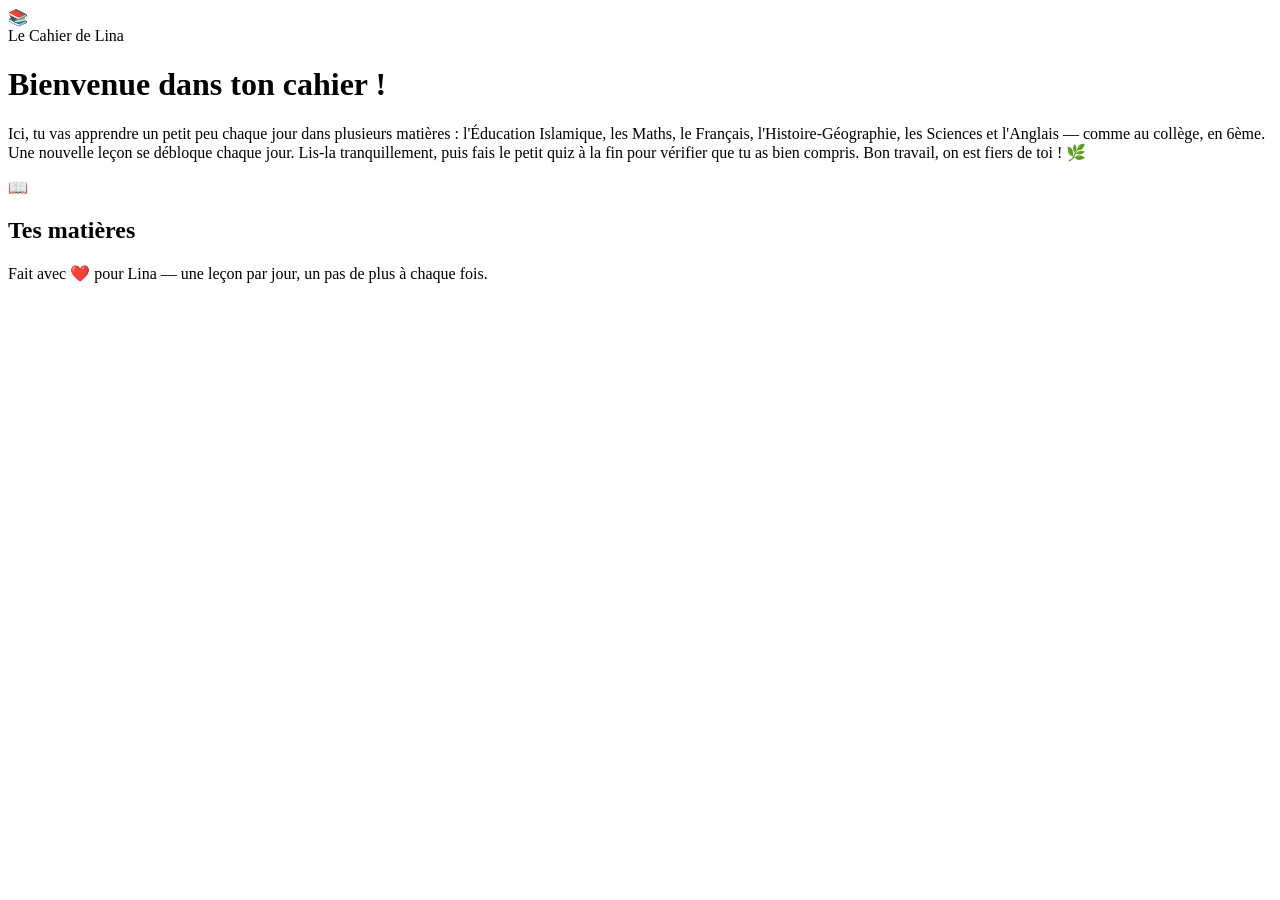
==== index.html @ f977db9a "Add files via upload" ====
<!DOCTYPE html>
<html lang="fr">
<head>
<meta charset="UTF-8">
<meta name="viewport" content="width=device-width, initial-scale=1.0">
<title>Le Cahier de Lina — Accueil</title>
<link rel="stylesheet" href="css/style.css">
</head>
<body>
<div class="wrap">

  <div class="topbar">
    <div class="brand">
      <div class="pin">📚</div>
      <span class="title">Le Cahier de Lina</span>
    </div>
    <div class="date-stamp" id="date-stamp"></div>
  </div>

  <div class="hero">
    <h1>Bienvenue dans ton cahier !</h1>
    <p>
      Ici, tu vas apprendre un petit peu chaque jour dans plusieurs matières : l'Éducation Islamique,
      les Maths, le Français, l'Histoire-Géographie, les Sciences et l'Anglais — comme au collège, en 6ème.
      Une nouvelle leçon se débloque chaque jour. Lis-la tranquillement, puis fais le petit quiz à la fin
      pour vérifier que tu as bien compris. Bon travail, on est fiers de toi ! 🌿
    </p>
    <div class="doodle">📖</div>
  </div>

  <h2>Tes matières</h2>
  <div class="grid" id="subject-grid"></div>

  <footer>Fait avec ❤️ pour Lina — une leçon par jour, un pas de plus à chaque fois.</footer>
</div>

<script src="js/lessons-engine.js"></script>
<script src="js/islam-data.js"></script>
<script src="js/maths-data.js"></script>
<script src="js/francais-data.js"></script>
<script src="js/histoire-geo-data.js"></script>
<script src="js/sciences-data.js"></script>
<script src="js/anglais-data.js"></script>
<script>
  document.getElementById('date-stamp').textContent = dateFR(today0());

  const SUBJECTS = [
    { key:'islam', emoji:'☪', name:'Éducation Islamique', desc:"Découvrir les bases de l'Islam, pas à pas.", lessons: LESSONS_ISLAM, page:'pages/islam.html' },
    { key:'maths', emoji:'📐', name:'Mathématiques', desc:"Nombres, calculs et géométrie.", lessons: LESSONS_MATHS, page:'pages/maths.html' },
    { key:'francais', emoji:'📖', name:'Français', desc:"Grammaire, conjugaison et histoires.", lessons: LESSONS_FRANCAIS, page:'pages/francais.html' },
    { key:'histoire-geo', emoji:'🗺️', name:'Histoire-Géographie', desc:"Se repérer dans le temps et l'espace.", lessons: LESSONS_HISTOIRE_GEO, page:'pages/histoire-geo.html' },
    { key:'sciences', emoji:'🔬', name:'Sciences (SVT)', desc:"Le vivant, le corps humain, la nature.", lessons: LESSONS_SCIENCES, page:'pages/sciences.html' },
    { key:'anglais', emoji:'🇬🇧', name:'Anglais', desc:"Vocabulaire et phrases utiles au quotidien.", lessons: LESSONS_ANGLAIS, page:'pages/anglais.html' },
  ];

  const grid = document.getElementById('subject-grid');
  SUBJECTS.forEach(s=>{
    const {done, total} = getProgressSummary(s.key, s.lessons.length);
    const pct = total ? Math.round((done/total)*100) : 0;
    const label = done === 0 ? "Commencer" : (done >= total ? "Revoir" : "Continuer");

    const card = document.createElement('div');
    card.className = 'card';
    card.innerHTML = `
      <div class="emoji">${s.emoji}</div>
      <h3>${s.name}</h3>
      <p>${s.desc}</p>
      <div class="progress-row">
        <div class="bar"><i style="width:${pct}%"></i></div>
        <span class="progress-txt">${done}/${total}</span>
      </div>
      <button class="btn" onclick="location.href='${s.page}'">${label} →</button>
    `;
    grid.appendChild(card);
  });
</script>
</body>
</html>
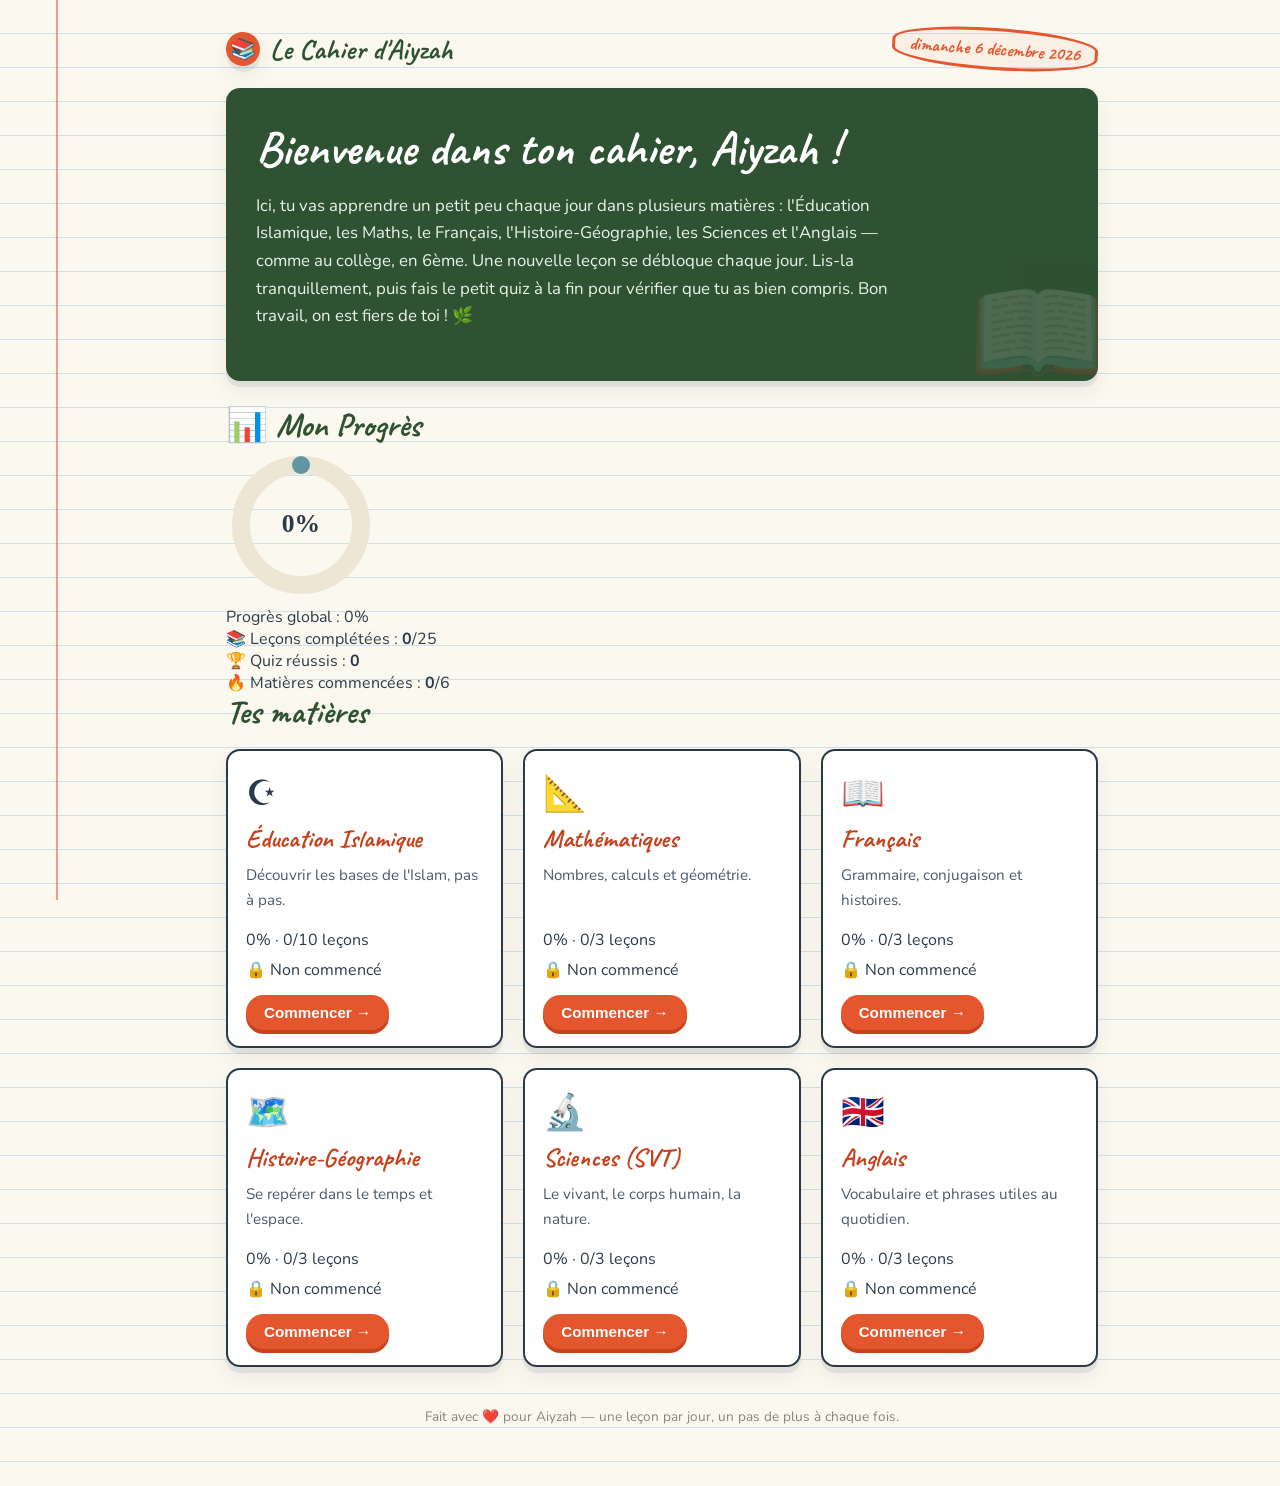
==== commit 40604202: "Add files via upload" ====
--- a/index.html
+++ b/index.html
@@ -3,7 +3,7 @@
 <head>
 <meta charset="UTF-8">
 <meta name="viewport" content="width=device-width, initial-scale=1.0">
-<title>Le Cahier de Lina — Accueil</title>
+<title>Le Cahier d'Aiyzah — Accueil</title>
 <link rel="stylesheet" href="css/style.css">
 </head>
 <body>
@@ -12,13 +12,13 @@
   <div class="topbar">
     <div class="brand">
       <div class="pin">📚</div>
-      <span class="title">Le Cahier de Lina</span>
+      <span class="title">Le Cahier d'Aiyzah</span>
     </div>
     <div class="date-stamp" id="date-stamp"></div>
   </div>
 
   <div class="hero">
-    <h1>Bienvenue dans ton cahier !</h1>
+    <h1>Bienvenue dans ton cahier, Aiyzah !</h1>
     <p>
       Ici, tu vas apprendre un petit peu chaque jour dans plusieurs matières : l'Éducation Islamique,
       les Maths, le Français, l'Histoire-Géographie, les Sciences et l'Anglais — comme au collège, en 6ème.
@@ -28,10 +28,34 @@
     <div class="doodle">📖</div>
   </div>
 
+  <section class="dashboard">
+    <h2>📊 Mon Progrès</h2>
+    <div class="dashboard-top">
+      <div class="chart-container">
+        <canvas id="progressChart" width="150" height="150"></canvas>
+        <div class="chart-label">Progrès global : <span id="globalProgress">0%</span></div>
+      </div>
+      <div class="stat-cards">
+        <div class="stat-card">
+          <span class="emoji">📚</span>
+          <span>Leçons complétées : <strong id="totalDone">0</strong>/<span id="totalAll">0</span></span>
+        </div>
+        <div class="stat-card">
+          <span class="emoji">🏆</span>
+          <span>Quiz réussis : <strong id="passedQuizzes">0</strong></span>
+        </div>
+        <div class="stat-card">
+          <span class="emoji">🔥</span>
+          <span>Matières commencées : <strong id="startedSubjects">0</strong>/6</span>
+        </div>
+      </div>
+    </div>
+  </section>
+
   <h2>Tes matières</h2>
   <div class="grid" id="subject-grid"></div>
 
-  <footer>Fait avec ❤️ pour Lina — une leçon par jour, un pas de plus à chaque fois.</footer>
+  <footer>Fait avec ❤️ pour Aiyzah — une leçon par jour, un pas de plus à chaque fois.</footer>
 </div>
 
 <script src="js/lessons-engine.js"></script>
@@ -54,10 +78,16 @@
   ];
 
   const grid = document.getElementById('subject-grid');
+  let grandDone = 0, grandTotal = 0, startedCount = 0;
+
   SUBJECTS.forEach(s=>{
     const {done, total} = getProgressSummary(s.key, s.lessons.length);
+    grandDone += done; grandTotal += total;
+    if(done > 0) startedCount++;
+
     const pct = total ? Math.round((done/total)*100) : 0;
     const label = done === 0 ? "Commencer" : (done >= total ? "Revoir" : "Continuer");
+    const status = done === 0 ? "🔒 Non commencé" : (done >= total ? "✅ Terminé" : "📖 En cours");
 
     const card = document.createElement('div');
     card.className = 'card';
@@ -65,14 +95,68 @@
       <div class="emoji">${s.emoji}</div>
       <h3>${s.name}</h3>
       <p>${s.desc}</p>
-      <div class="progress-row">
-        <div class="bar"><i style="width:${pct}%"></i></div>
-        <span class="progress-txt">${done}/${total}</span>
-      </div>
+      <div class="gauge"><div class="gauge-fill" style="width:${pct}%"></div></div>
+      <span class="percentage">${pct}% · ${done}/${total} leçons</span>
+      <span class="status">${status}</span>
       <button class="btn" onclick="location.href='${s.page}'">${label} →</button>
     `;
     grid.appendChild(card);
   });
+
+  // ---- stat cards ----
+  document.getElementById('totalDone').textContent = grandDone;
+  document.getElementById('totalAll').textContent = grandTotal;
+  document.getElementById('passedQuizzes').textContent = grandDone; // 1 quiz réussi = 1 leçon complétée
+  document.getElementById('startedSubjects').textContent = startedCount;
+
+  // ---- donut chart (progrès global, dessiné en Canvas, sans librairie externe) ----
+  const globalPct = grandTotal ? Math.round((grandDone/grandTotal)*100) : 0;
+  document.getElementById('globalProgress').textContent = globalPct + '%';
+
+  const canvas = document.getElementById('progressChart');
+  const ctx = canvas.getContext('2d');
+  const cx = canvas.width/2, cy = canvas.height/2, radius = 60, lineWidth = 18;
+
+  function drawDonut(pct){
+    ctx.clearRect(0,0,canvas.width,canvas.height);
+
+    // fond du donut
+    ctx.beginPath();
+    ctx.arc(cx, cy, radius, 0, Math.PI*2);
+    ctx.strokeStyle = '#eee6d5';
+    ctx.lineWidth = lineWidth;
+    ctx.stroke();
+
+    // arc de progrès
+    const start = -Math.PI/2;
+    const end = start + (Math.PI*2 * (pct/100));
+    ctx.beginPath();
+    ctx.arc(cx, cy, radius, start, end);
+    const gradient = ctx.createLinearGradient(0,0,canvas.width,canvas.height);
+    gradient.addColorStop(0, '#6FA8C7');
+    gradient.addColorStop(1, '#3F6D4E');
+    ctx.strokeStyle = gradient;
+    ctx.lineWidth = lineWidth;
+    ctx.lineCap = 'round';
+    ctx.stroke();
+
+    // texte au centre
+    ctx.fillStyle = '#2B3A4A';
+    ctx.font = "700 1.6rem 'Caveat', cursive";
+    ctx.textAlign = 'center';
+    ctx.textBaseline = 'middle';
+    ctx.fillText(pct + '%', cx, cy);
+  }
+
+  // petite animation d'ouverture du donut
+  let current = 0;
+  const step = () => {
+    current += Math.max(1, (globalPct-current)/6);
+    if(current >= globalPct){ drawDonut(globalPct); return; }
+    drawDonut(Math.round(current));
+    requestAnimationFrame(step);
+  };
+  step();
 </script>
 </body>
 </html>
--- a/css/style.css
+++ b/css/style.css
@@ -0,0 +1,310 @@
+/* =====================================================
+   Le Cahier de Lina — feuille de style commune
+   Thème : cahier d'école (papier Seyes), tampon de progrès
+   ===================================================== */
+
+@import url('https://fonts.googleapis.com/css2?family=Caveat:wght@500;700&family=Nunito:wght@400;600;700;800&display=swap');
+
+:root{
+  --paper:        #FBF8EF;
+  --paper-line:   #A9C7E0;      /* bleu ligne Seyes */
+  --paper-margin: #E4572E;      /* rouge marge Seyes */
+  --ink:          #2B3A4A;      /* encre stylo */
+  --green:        #3F6D4E;      /* tableau vert */
+  --green-dark:   #2F5233;
+  --yellow:       #F4B942;      /* surligneur */
+  --coral:        #E4572E;
+  --coral-dark:   #C6431E;
+  --sky:          #6FA8C7;
+  --card-shadow:  0 6px 0 rgba(43,58,74,0.08), 0 10px 20px rgba(43,58,74,0.08);
+  --radius: 14px;
+}
+
+*{box-sizing:border-box;}
+html{scroll-behavior:smooth;}
+
+body{
+  margin:0;
+  font-family:'Nunito', sans-serif;
+  color:var(--ink);
+  background:
+    repeating-linear-gradient(
+      to bottom,
+      transparent 0,
+      transparent 33px,
+      var(--paper-line) 34px
+    ),
+    var(--paper);
+  background-attachment:local;
+  min-height:100vh;
+  position:relative;
+}
+
+/* red margin line, like a school notebook */
+body::before{
+  content:"";
+  position:fixed;
+  top:0; bottom:0; left:56px;
+  width:2px;
+  background:var(--paper-margin);
+  opacity:.55;
+  z-index:0;
+}
+
+.wrap{
+  max-width:980px;
+  margin:0 auto;
+  padding:28px 32px 60px 76px;
+  position:relative;
+  z-index:1;
+}
+
+h1,h2,h3,.hand{
+  font-family:'Caveat', cursive;
+  color:var(--green-dark);
+  line-height:1.1;
+  margin:0 0 6px;
+}
+h1{font-size:3rem; font-weight:700;}
+h2{font-size:2.1rem; font-weight:700;}
+h3{font-size:1.6rem; font-weight:700; color:var(--coral-dark);}
+
+p{line-height:1.65; font-size:1.05rem;}
+
+a{color:var(--coral-dark); text-decoration:none;}
+a:hover{text-decoration:underline;}
+
+/* ---------- top bar / date stamp ---------- */
+.topbar{
+  display:flex; align-items:center; justify-content:space-between;
+  gap:16px; flex-wrap:wrap;
+  margin-bottom:18px;
+}
+.brand{
+  display:flex; align-items:center; gap:10px;
+}
+.brand .pin{
+  width:34px;height:34px;border-radius:50%;
+  background:var(--coral); color:#fff; display:flex;
+  align-items:center; justify-content:center; font-family:'Caveat',cursive;
+  font-weight:700; font-size:1.3rem; box-shadow:var(--card-shadow);
+  transform:rotate(-6deg);
+}
+.brand span.title{font-family:'Caveat',cursive; font-size:1.8rem; color:var(--green-dark); font-weight:700;}
+
+.date-stamp{
+  border:3px solid var(--coral);
+  color:var(--coral);
+  font-family:'Caveat', cursive;
+  font-weight:700;
+  font-size:1.15rem;
+  padding:6px 14px;
+  border-radius:50% / 40%;
+  transform:rotate(4deg);
+  background:rgba(228,87,46,0.05);
+  white-space:nowrap;
+}
+
+/* ---------- nav tabs (binder dividers) ---------- */
+.tabs{
+  display:flex; gap:8px; flex-wrap:wrap; margin:22px 0 10px;
+}
+.tabs a{
+  background:#fff;
+  border:2px solid var(--ink);
+  border-bottom:none;
+  padding:8px 14px 10px;
+  border-radius:10px 10px 0 0;
+  font-weight:700;
+  color:var(--ink);
+  font-size:.92rem;
+  box-shadow:0 3px 0 rgba(0,0,0,0.06);
+  text-decoration:none;
+}
+.tabs a.active{
+  background:var(--yellow);
+  color:var(--green-dark);
+}
+.tabs a:hover{background:var(--sky); color:#fff; text-decoration:none;}
+
+/* ---------- cards (subject cards on homepage) ---------- */
+.grid{
+  display:grid;
+  grid-template-columns:repeat(auto-fit, minmax(230px,1fr));
+  gap:20px;
+  margin-top:18px;
+}
+.card{
+  background:#fff;
+  border:2px solid var(--ink);
+  border-radius:var(--radius);
+  padding:18px 18px 16px;
+  box-shadow:var(--card-shadow);
+  transition:transform .15s ease;
+  position:relative;
+  display:flex; flex-direction:column; gap:8px;
+}
+.card:hover{transform:translateY(-4px) rotate(-0.4deg);}
+.card .emoji{font-size:2.2rem;}
+.card h3{margin-bottom:2px;}
+.card p{font-size:.95rem; margin:0; color:#4b5a68; flex-grow:1;}
+.card .progress-row{
+  display:flex; align-items:center; gap:10px; margin-top:6px;
+}
+.bar{
+  flex-grow:1; height:10px; background:#eee6d5; border-radius:6px; overflow:hidden;
+  border:1px solid var(--ink);
+}
+.bar > i{display:block; height:100%; background:var(--green); }
+.progress-txt{font-size:.8rem; font-weight:700; color:var(--green-dark); white-space:nowrap;}
+.btn{
+  display:inline-block;
+  align-self:flex-start;
+  margin-top:6px;
+  background:var(--coral);
+  color:#fff;
+  font-weight:800;
+  border:none;
+  padding:9px 18px;
+  border-radius:30px;
+  cursor:pointer;
+  font-size:.95rem;
+  box-shadow:0 4px 0 var(--coral-dark);
+  transition:transform .1s;
+}
+.btn:hover{transform:translateY(2px); box-shadow:0 2px 0 var(--coral-dark); text-decoration:none; color:#fff;}
+.btn.secondary{background:var(--sky); box-shadow:0 4px 0 #4d84a4;}
+.btn.secondary:hover{box-shadow:0 2px 0 #4d84a4;}
+.btn:disabled{opacity:.5; cursor:not-allowed; box-shadow:none; transform:none;}
+
+/* ---------- hero on homepage ---------- */
+.hero{
+  background:var(--green-dark);
+  color:#fff;
+  border-radius:var(--radius);
+  padding:34px 30px;
+  margin-bottom:26px;
+  box-shadow:var(--card-shadow);
+  position:relative;
+  overflow:hidden;
+}
+.hero h1{color:#fff;}
+.hero p{color:#eaf3ec; max-width:640px;}
+.hero .doodle{
+  position:absolute; right:-10px; bottom:-30px; font-size:7rem; opacity:.15;
+}
+
+/* ---------- lesson tabs (day tracker) ---------- */
+.day-track{
+  display:flex; gap:10px; flex-wrap:wrap; margin:22px 0;
+}
+.day-dot{
+  width:42px; height:42px; border-radius:50%;
+  display:flex; align-items:center; justify-content:center;
+  font-family:'Caveat',cursive; font-weight:700; font-size:1.1rem;
+  border:2px solid var(--ink);
+  background:#fff;
+  cursor:default;
+  user-select:none;
+}
+.day-dot.done{background:var(--green); color:#fff; border-color:var(--green-dark); cursor:pointer;}
+.day-dot.current{background:var(--yellow); color:var(--green-dark); border-color:var(--coral); cursor:pointer; animation:pulse 1.8s infinite;}
+.day-dot.locked{background:#eee6d5; color:#9a998f; cursor:not-allowed;}
+@keyframes pulse{0%,100%{box-shadow:0 0 0 0 rgba(228,87,46,.35);} 50%{box-shadow:0 0 0 6px rgba(228,87,46,0);}}
+
+/* ---------- lesson content sheet ---------- */
+.sheet{
+  background:#fff;
+  border:2px solid var(--ink);
+  border-radius:var(--radius);
+  padding:26px 28px;
+  box-shadow:var(--card-shadow);
+  margin-bottom:24px;
+}
+.sheet .level-badge{
+  display:inline-block;
+  font-size:.78rem; font-weight:800; letter-spacing:.03em;
+  text-transform:uppercase;
+  padding:4px 10px; border-radius:20px;
+  margin-bottom:10px;
+}
+.level-badge.base{background:#dff0e2; color:var(--green-dark);}
+.level-badge.moyen{background:#fdecd2; color:#8a5a12;}
+.level-badge.avance{background:#fbdcd4; color:var(--coral-dark);}
+
+.sheet ul{padding-left:22px;}
+.sheet li{margin-bottom:6px; line-height:1.5;}
+
+.callout{
+  background:#fff8e6;
+  border-left:5px solid var(--yellow);
+  padding:12px 16px;
+  border-radius:8px;
+  margin:16px 0;
+  font-size:.98rem;
+}
+
+/* ---------- waiting message ---------- */
+.waiting{
+  text-align:center;
+  padding:50px 20px;
+}
+.waiting .big{font-size:3.4rem;}
+.waiting .hand{font-size:2rem; display:block; margin:10px 0;}
+
+/* ---------- quiz ---------- */
+.quiz-q{margin-bottom:20px;}
+.quiz-q p.q-text{font-weight:800; margin-bottom:8px;}
+.quiz-opts{display:flex; flex-direction:column; gap:8px;}
+.quiz-opt{
+  border:2px solid var(--ink);
+  border-radius:10px;
+  padding:10px 14px;
+  cursor:pointer;
+  background:#fff;
+  font-weight:600;
+}
+.quiz-opt:hover{background:#fff8e6;}
+.quiz-opt.selected{background:var(--sky); color:#fff; border-color:#4d84a4;}
+.quiz-opt.correct{background:var(--green); color:#fff; border-color:var(--green-dark);}
+.quiz-opt.incorrect{background:var(--coral); color:#fff; border-color:var(--coral-dark);}
+
+.result-box{
+  text-align:center; padding:26px; border-radius:var(--radius);
+  margin-top:10px; font-weight:800; font-size:1.2rem;
+}
+.result-box.pass{background:#dff0e2; color:var(--green-dark);}
+.result-box.fail{background:#fbdcd4; color:var(--coral-dark);}
+
+/* ---------- stamp badge (progress) ---------- */
+.stamp{
+  display:inline-flex; align-items:center; justify-content:center;
+  width:78px; height:78px; border-radius:50%;
+  border:3px solid var(--coral);
+  color:var(--coral);
+  font-family:'Caveat',cursive; font-weight:700; font-size:1rem;
+  transform:rotate(-8deg);
+  text-align:center;
+  line-height:1.1;
+  flex-shrink:0;
+}
+
+footer{
+  margin-top:40px;
+  text-align:center;
+  font-size:.85rem;
+  color:#8a8577;
+}
+
+@media (max-width:640px){
+  body::before{left:24px;}
+  .wrap{padding:20px 16px 40px 40px;}
+  h1{font-size:2.2rem;}
+  .hero{padding:24px 18px;}
+}
+
+/* reduced motion */
+@media (prefers-reduced-motion: reduce){
+  .day-dot.current{animation:none;}
+  *{transition:none !important;}
+}
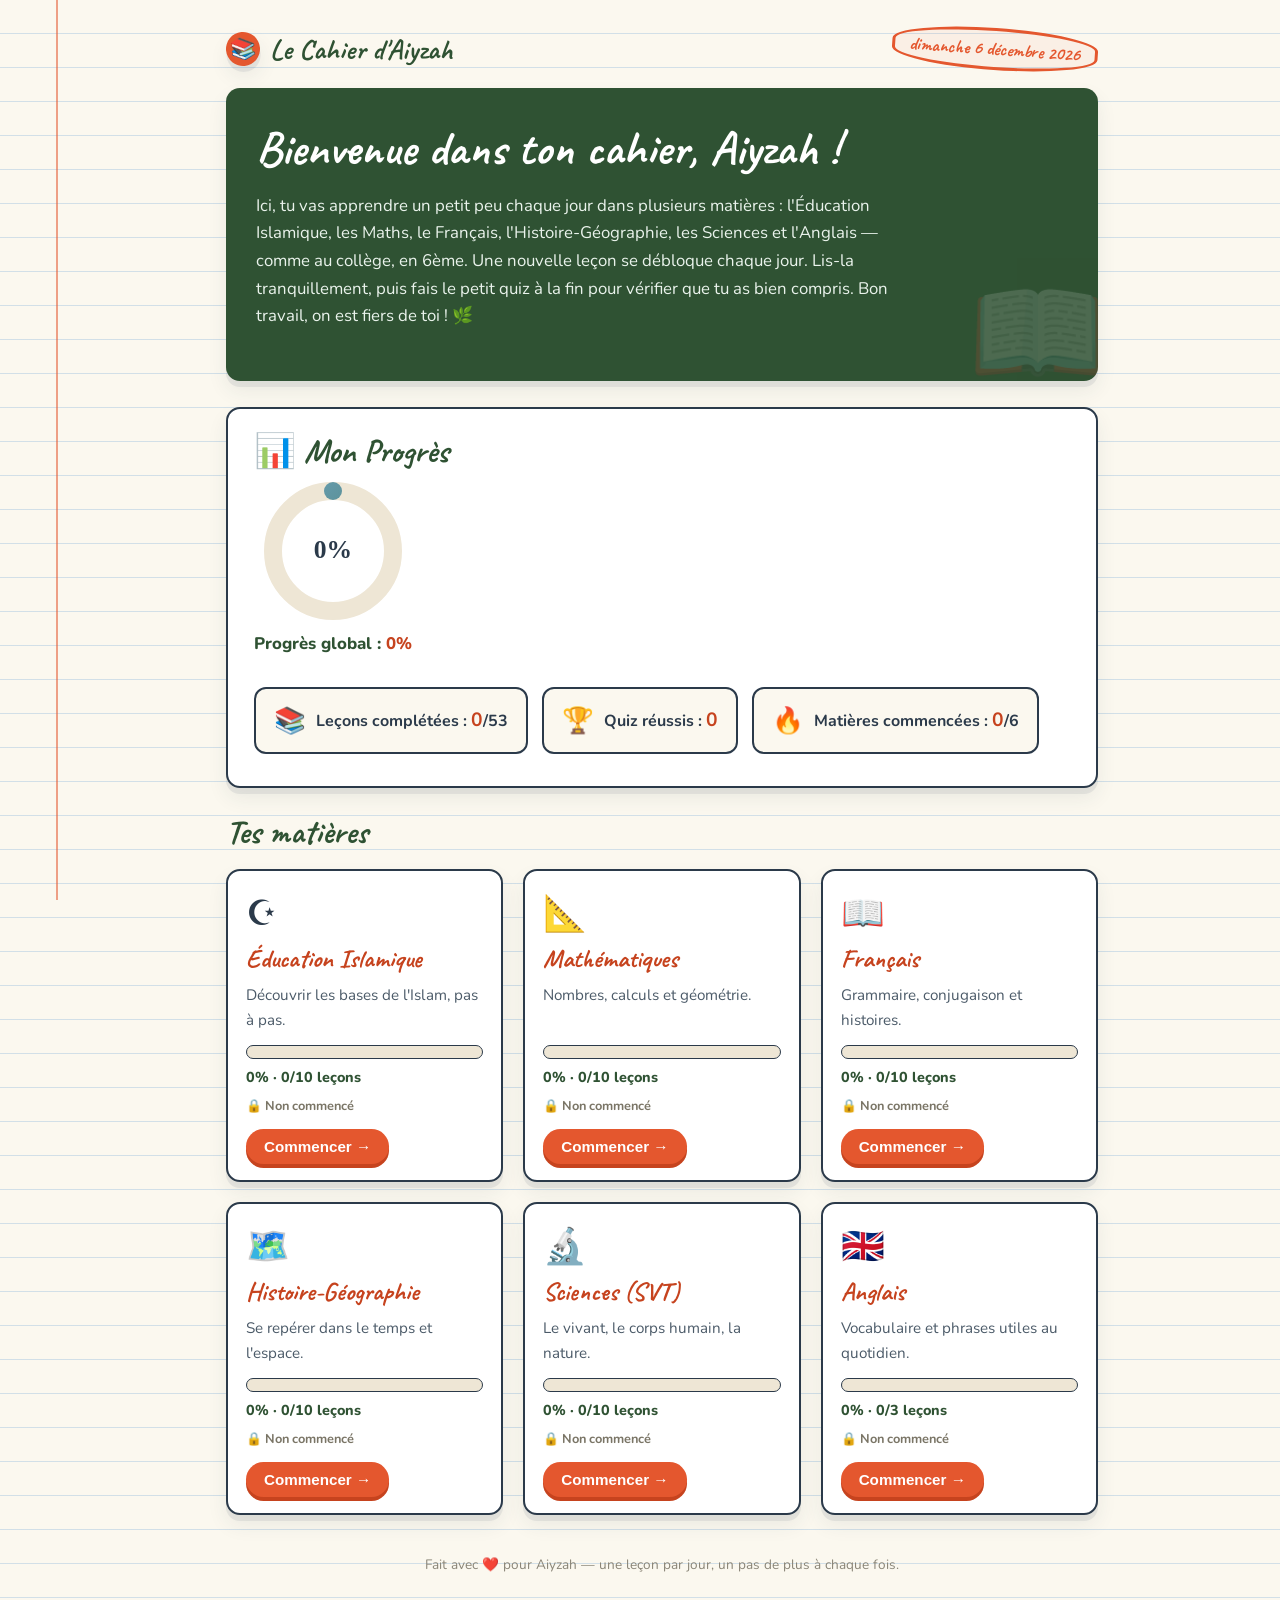
==== commit d21a3a69: "Update index.html" ====
--- a/index.html
+++ b/index.html
@@ -60,10 +60,10 @@
 
 <script src="js/lessons-engine.js"></script>
 <script src="js/islam-data.js"></script>
-<script src="js/maths-data.js"></script>
-<script src="js/francais-data.js"></script>
-<script src="js/histoire-geo-data.js"></script>
-<script src="js/sciences-data.js"></script>
+<script src="js/maths-data.js?v=2"></script>
+<script src="js/francais-data.js?v=2"></script>
+<script src="js/histoire-geo-data.js?v=2"></script>
+<script src="js/sciences-data.js?v=2"></script>
 <script src="js/anglais-data.js"></script>
 <script>
   document.getElementById('date-stamp').textContent = dateFR(today0());
--- a/css/style.css
+++ b/css/style.css
@@ -1,5 +1,5 @@
 /* =====================================================
-   Le Cahier de Lina — feuille de style commune
+   Le Cahier d'Aiyzah — feuille de style commune
    Thème : cahier d'école (papier Seyes), tampon de progrès
    ===================================================== */
 
@@ -289,6 +289,57 @@
   flex-shrink:0;
 }
 
+/* ---------- progress dashboard ---------- */
+.dashboard{
+  background:#fff;
+  border:2px solid var(--ink);
+  border-radius:var(--radius);
+  padding:24px 26px;
+  box-shadow:var(--card-shadow);
+  margin:26px 0;
+}
+.dashboard-top{
+  display:flex; align-items:center; gap:32px; flex-wrap:wrap;
+  margin-bottom:8px;
+}
+.chart-container{
+  display:flex; flex-direction:column; align-items:center; gap:6px;
+  flex-shrink:0;
+}
+.chart-container canvas{display:block;}
+.chart-label{font-weight:800; color:var(--green-dark); font-size:1.05rem;}
+.chart-label span{color:var(--coral-dark);}
+
+.stat-cards{
+  display:flex; gap:14px; flex-wrap:wrap; flex-grow:1;
+}
+.stat-card{
+  background:var(--paper);
+  border:2px solid var(--ink);
+  border-radius:12px;
+  padding:14px 18px;
+  display:flex; align-items:center; gap:10px;
+  font-weight:700;
+  min-width:180px;
+}
+.stat-card .emoji{font-size:1.6rem;}
+.stat-card strong{color:var(--coral-dark); font-size:1.2rem;}
+
+/* per-subject gauge inside the card */
+.gauge{
+  width:100%; height:14px; background:#eee6d5; border-radius:8px;
+  overflow:hidden; border:1px solid var(--ink); margin-top:4px;
+}
+.gauge-fill{
+  height:100%; background:linear-gradient(90deg, var(--sky), var(--green));
+  transition:width .4s ease;
+}
+.card .percentage{font-weight:800; color:var(--green-dark); font-size:.9rem;}
+.card .status{
+  font-size:.8rem; font-weight:700; color:#7a7566;
+  display:inline-block; margin-top:2px;
+}
+
 footer{
   margin-top:40px;
   text-align:center;
